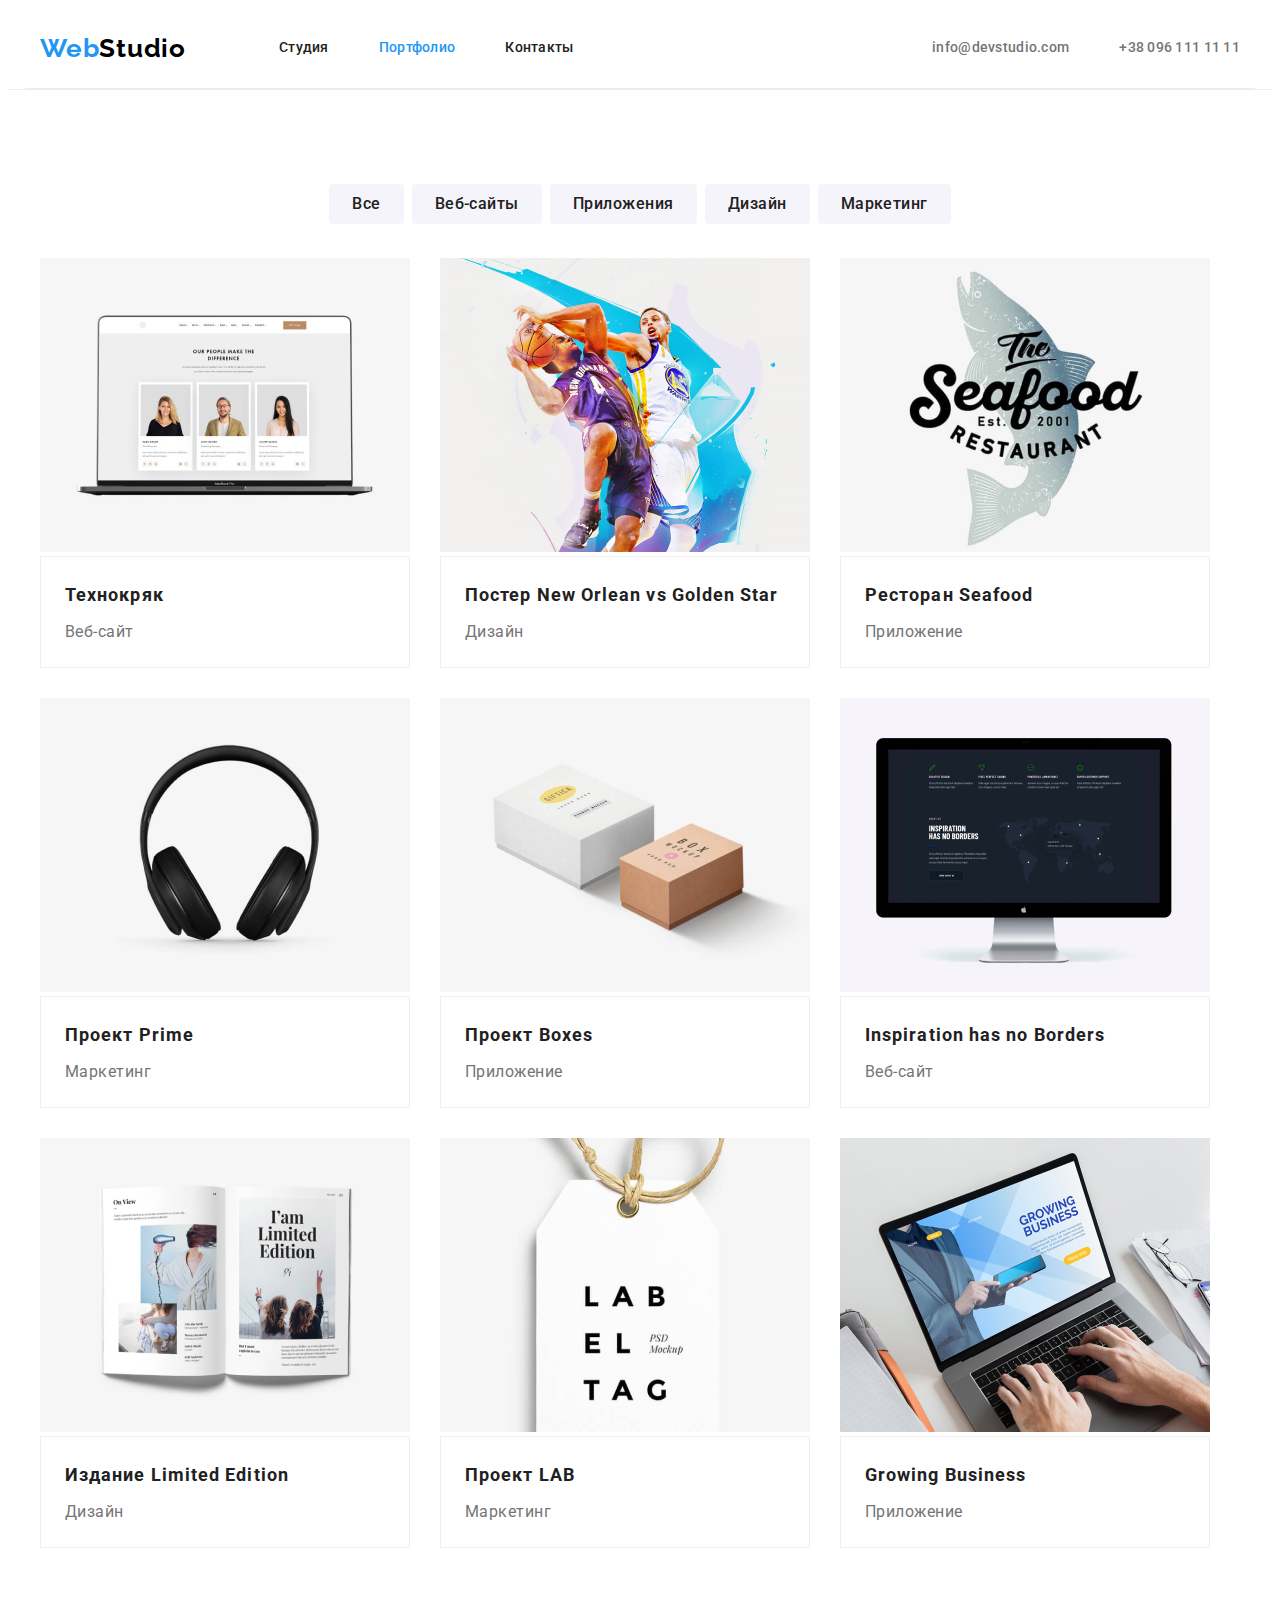
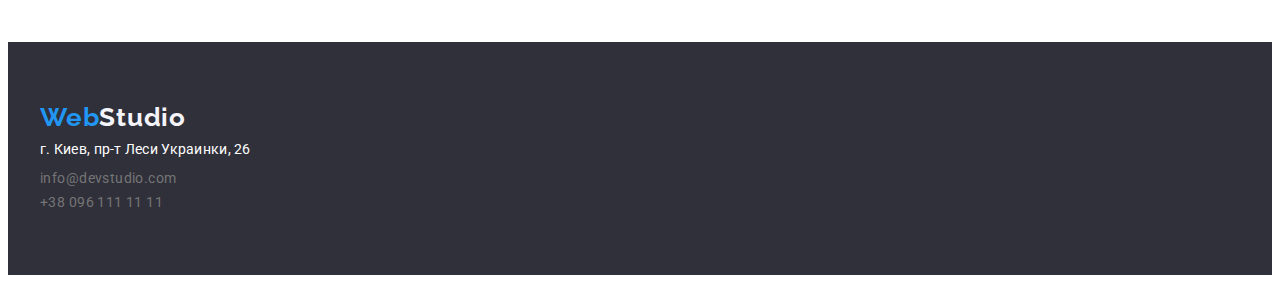
==== portfolio.html @ 56601edc "Firs edition" ====
<!DOCTYPE html>
<html lang="ru">

<head>
    <meta charset="UTF-8">
    <meta http-equiv="X-UA-Compatible" content="IE=edge">
    <meta name="viewport" content="width=device-width, initial-scale=1.0">
    <title>Document</title>
    <link rel="preconnect" href="https://fonts.googleapis.com">
    <link rel="preconnect" href="https://fonts.gstatic.com" crossorigin>
    <link href="https://fonts.googleapis.com/css2?family=Raleway:wght@700&family=Roboto:wght@400;500;700;900&display=swap"
        rel="stylesheet">
        <link rel="stylesheet" href="https://cdnjs.cloudflare.com/ajax/libs/modern-normalize/1.1.0/modern-normalize.min.css"
            integrity="sha512-wpPYUAdjBVSE4KJnH1VR1HeZfpl1ub8YT/NKx4PuQ5NmX2tKuGu6U/JRp5y+Y8XG2tV+wKQpNHVUX03MfMFn9Q=="
            crossorigin="anonymous" referrerpolicy="no-referrer" />
    <link rel="stylesheet" href="./css/style.css">
</head>

<body>
    <header class="header" >
        <div class="conteiner header">
            <nav class="main-nav">
                <a href="./index.html" class="logo"><span class="logo-studio-color">Web</span>Studio</a>
                <ul class="list main-nav-parts">
                    <li><a href="./index.html" class="navigation">Студия</a></li>
                    <li><a href="./portfolio.html" class="navigation current">Портфолио</a></li>
                    <li><a href="" class="navigation">Контакты</a></li>
                </ul>
            </nav>
            <ul class="list main-nav-contact">
                <li class="list"><a href="mailto:info@devstudio.com" class="out-navigation">info@devstudio.com</a></li>
                <li class="list"><a href="tel:+380961111111" class="out-navigation">+38 096 111 11 11</a></li>
            </ul>
        </div>
    </header>
    <main>
        <section class="portfolio-section">
           <div class="conteiner">
                <h1 class="hiden-text">Портфолио</h1>
                <ul class="portfolio-button">
                    <li class="list"><button type="button" class="button-portfolio">Все</button></li>
                    <li class="list"><button type="button" class="button-portfolio">Веб-сайты</button></li>
                    <li class="list"><button type="button" class="button-portfolio">Приложения</button></li>
                    <li class="list"><button type="button" class="button-portfolio">Дизайн</button></li>
                    <li class="list"><button type="button" class="button-portfolio">Маркетинг</button></li>
                </ul>
                <ul class="portfolio-item">
                    <li class="list">
                        <a href="" class="text-decoratio-none">
                            <img src="./images/portfolio/img.jpg" alt="" width="370">
                            <div class="portfolio-item-text">
                                <h2 class="carts-title">Технокряк</h2>
                                <p class="carts-description">Веб-сайт</p>
                            </div>
                        </a>
                    </li>
                    <li class="list">
                        <a href="" class="text-decoratio-none">
                            <img src="./images/portfolio/img-1.jpg" alt="" width="370">
                            <div class="portfolio-item-text">
                                <h2 class="carts-title">Постер New Orlean vs Golden Star</h2>
                                <p class="carts-description">Дизайн</p>
                            </div>
                        </a>
                    </li>
                    <li class="list">
                        <a href="" class="text-decoratio-none">
                            <img src="./images/portfolio/img-2.jpg" alt="" width="370">
                            <div class="portfolio-item-text">
                                <h2 class="carts-title">Ресторан Seafood</h2>
                                <p class="carts-description">Приложение</p>
                            </div>
                        </a>
                    </li>
                    <li class="list">
                        <a href="" class="text-decoratio-none">
                            <img src="./images/portfolio/img-3.jpg" alt="" width="370">
                            <div class="portfolio-item-text">
                                <h2 class="carts-title">Проект Prime</h2>
                                <p class="carts-description">Маркетинг</p>
                            </div>
                            
                        </a>
                    </li>
                    <li class="list">
                        <a href="" class="text-decoratio-none">
                            <img src="./images/portfolio/img-4.jpg" alt="" width="370">
                            <div class="portfolio-item-text">
                                <h2 class="carts-title">Проект Boxes</h2>
                                <p class="carts-description">Приложение</p>
                            </div>
                         
                        </a>
                    </li>
                    <li class="list">
                        <a href="" class="text-decoratio-none">
                            <img src="./images/portfolio/img-5.jpg" alt="" width="370">
                            <div class="portfolio-item-text">
                                    <h2 class="carts-title">Inspiration has no Borders</h2>
                                    <p class="carts-description">Веб-сайт</p>
                            </div>
                       
                        </a>
                    </li>
                    <li class="list">
                        <a href="" class="text-decoratio-none">
                            <img src="./images/portfolio/img-6.jpg" alt="" width="370">
                            <div class="portfolio-item-text">
                                <h2 class="carts-title">Издание Limited Edition</h2>
                                <p class="carts-description">Дизайн</p>
                            </div>
                            
                        </a>
                    </li>
                    <li class="list">
                        <a href="" class="text-decoratio-none">
                            <img src="./images/portfolio/img-7.jpg" alt="" width="370">
                            <div class="portfolio-item-text">
                                <h2 class="carts-title">Проект LAB</h2>
                                <p class="carts-description">Маркетинг</p>
                            </div>
                          
                        </a>
                    </li>
                    <li class="list">
                        <a href="" class="text-decoratio-none">
                            <img src="./images/portfolio/img-8.jpg" alt="" width="370">
                            <div class="portfolio-item-text">
                                <h2 class="carts-title">Growing Business</h2>
                                <p class="carts-description">Приложение</p>
                            </div>
                           
                        </a>
                    </li>
                </ul>
           </div>
        </section>
    </main>
<footer class="footer">
    <div class="conteiner">
        <a href="./index.html" class="logo-footer"><span class="logo-studio-color">Web</span>Studio</a>
        <address class="adress-footer">
            <ul>
                <li class="list">
                    <p>г. Киев, пр-т Леси Украинки, 26</p>
                </li>
                <li class="list"><a href="mailto:info@devstudio.com" class="footer-navigation">info@devstudio.com</a>
                </li>
                <li class="list"><a href="tel:+380961111111" class="footer-navigation">+38 096 111 11 11</a></li>
            </ul>
        </address>
    </div>
</footer>
</body>

</html>
---- css/style.css ----
:root{
    --nav-black: #212121;
    --accent: #2196F3;
    --footer-bcg: #2F303A;
    --page-color:#ffffff;
    --main-text-color:#212121;
    --paragraf-color: #ffffff;
    --adress-color: #757575;
    --down-section:#F5F4FA;
    --just-blck:#000000;
    --border-portgolio:#eee;
    --border-header:#ECECEC;
    }
h1,
h2,
h3,
h4,
h5,
h6,
p,
ul
{
   margin: 0px;
   padding: 0px;
}

body{
    font-family: 'Roboto', sans-serif;
    color: var(--main-text-color);
    background-color: var(--page-color);
    font-size: 14px;
    line-height: 1.14;
    letter-spacing: 0.02em;
}
.list {
    list-style-type: none;
    padding-left: 0px;
}

.conteiner{
    margin-left: auto;
    margin-right: auto;
    width: 1200px;
    padding: 0 15px 0 15px;
   /* outline: 2px solid tomato;*/
}
.header{
    display: flex;
    align-items: center;
    border-bottom: 1px solid var(--border-header);
}
.main-nav{
    display: flex;
    align-items: center;
}
.main-nav-parts {
    margin-left: 93px;
    display: flex;
}
.main-nav-contact {
    display: flex;
    margin-left:auto;
}
.logo{
    display: inline;
    font-family: 'Raleway', sans-serif;
    font-weight: 700;
    font-size: 26px;
    line-height: 1.19;
    letter-spacing: 0.03em;
    color: var(--just-blck);
    text-decoration: none;

}
.logo-studio-color{
    color: var(--accent);
}
.navigation{
    color: var(--nav-black);
    font-weight: 500;
    display: block;
    text-decoration: none;
    padding-bottom: 32px;
    padding-top: 32px;

}
.main-nav-parts li,
.main-nav-contact li{
    margin-right: 50px;
}
.main-nav-parts li:last-child,
.main-nav-contact li:last-child{
    margin-right: 0;
}
.navigation:hover,
.navigation:focus,
.out-navigation:hover,
.out-navigation:focus,
.footer-navigation:hover,
.footer-navigation:focus
{
    color: var(--accent);
}
.current{
    color: var(--accent);
}
.current:hover,
.current:focus{
    color: var(--nav-black);
}
.out-navigation{
    color: var(--adress-color);
    font-weight: 500;
    text-decoration: none;
    display: block;
    padding-bottom: 32px;
    padding-top: 32px;
    
}

/* -----Hero-----*/
.hero{
    background-color: var(--footer-bcg);
    text-align: center;
    
}
.hero-text{
    color: var(--paragraf-color);
    font-weight: 900;
    font-size: 44px;
    line-height: 1.36;
    
    letter-spacing: 0.06em;
    margin-bottom: 26px;
}
.button{
    color: var(--paragraf-color);
    background-color: var(--accent);
    font-family: 'Roboto', sans-serif;
    font-weight: 700;
    font-size: 16px;
    line-height: 1.88;
   
    letter-spacing: 0.06em;
    padding: 10px 32px;
    border: 1px solid transparent;
    border-radius: 4px;
    min-width: 200px;

}
.button:hover,
.button:focus{
    background-color: var(--paragraf-color);
    color: var(--accent);
}

/*---------down-section*----------------*/

.hiden-text{
    visibility: hidden;
    font-size: 0;
}
.feature-list{
    display: flex;
}
.feature-list .list{
    margin-right: 30px;
    margin-top: 98px;
    margin-bottom: 94px;
}
.section-title{
    font-weight: 700;
    font-size: 14px;
    line-height: 1.14;
    letter-spacing: 0.03em;
    margin-bottom: 10px;
}
.section-paragraf{
    font-weight: 400;
    font-size: 14px;
    line-height: 1.71;
    letter-spacing: 0.03em;
    color: var(--adress-color);
}
/*-------project-section------*/
.section-project{
    margin-bottom: 94px;
}
.section-projects-title {
    font-weight: 700;
    font-size: 36px;
    line-height: 1.16;
    text-align: center;
    letter-spacing: 0.03em;
    margin-bottom: 50px;
    padding-top: 0;
    padding-bottom: 0;

}
.section-project-photo {
    display: flex;
}

.section-project-photo .list {
    padding-right: 30px;
}

.section-project-photo .list:last-child {
    padding-right: 0;
}
/*-------teem-part-------*/
.teem{
    display: flex;
    width: 270px;
    
}
.teem-part .conteiner{
    padding-bottom: 94px;
}
.teem .list{
    margin-right: 30px;
    
    border-radius: 0px 0px 4px 4px;
    background-color: var(--paragraf-color);
}
.teem .list:last-child {
    margin-right: 0;
}
.teem-part {
    background-color: var(--down-section);
}
.teem-part .section-projects-titl{
    margin-top: 94px;
    margin-bottom: 50px;
}
.teem img{
    margin-bottom: 30px;
}

.teem-name{
    font-weight: 500;
    font-size: 16px;
    line-height: 1.18;
    text-align: center;
    letter-spacing: 0.03em;
    margin-bottom: 10px;
}
.teem-profession{
    font-weight: 400;
    font-size: 16px;
    padding-bottom: 30px;
    line-height: 1.18;
    text-align: center;
    letter-spacing: 0.03em;
    color: var(--adress-color); 
}
/* -----Footer-----*/
.footer{
    color: var(--paragraf-color);
    background-color: var(--footer-bcg);
    padding-top: 60px;
    padding-bottom: 60px;
}
.logo-footer{
    font-family: 'Raleway', sans-serif;
    font-weight: 700;
    font-size: 26px;
    
    line-height: 1.19;
    letter-spacing: 0.03em;
    text-decoration: none;
    color: var(--down-section);
   
}
.footer-navigation{
    color: var(--adress-color);
    font-weight: 400;
    text-decoration: none;
    font-size: 14px;
    line-height: 1.71;
    letter-spacing: 0.03em;
}
.adress-footer{
    font-style: normal;
}
.adress-footer p{
    padding-top: 9px;
    padding-bottom: 9px;
}

/* -----Portfolio-----*/
.portfolio-section {
    color: var(--page-color);
}

.button-portfolio{
    font-family: inherit;
    font-style: normal;
    font-weight: 500;
    font-size: 16px;
    line-height: 1.62;
    text-align: center;
    letter-spacing: 0.03em;
    background-color: var(--down-section);
    color: var(--main-text-color);
        
    padding: 6px 22px;
    border: 1px solid transparent;
    border-radius: 4px;
    
}
.button-portfolio:hover,
.button-portfolio:focus
{
    font-family: inherit;
    font-style: normal;
    font-weight: 500;
    font-size: 16px;
    line-height: 1.62;
    text-align: center;
    letter-spacing: 0.03em;
    color: var(--paragraf-color);
    background-color: var(--accent);
}
.portfolio-button{
    display: flex;
    margin-top: 94px;
    margin-bottom: 34px;
    justify-content: center;
} 
.portfolio-button li{
    margin-right: 8px;
    
}
.portfolio-button li:last-child {
    margin-right: 0;
}
.portfolio-item{
    display: flex;
    flex-wrap: wrap;
    margin-bottom: 94px;
    
}

.portfolio-item li{
    width: 370px;
  
    margin-right: 30px;
    margin-bottom: 30px;
}
.portfolio-item-text{
    border: 1px solid var(--border-portgolio);
    padding: 20px 24px;
}
.portfolio-item-text .carts-title{
    margin-bottom: 4px;
}

.portfolio-item li:nth-child(3n+3){
    margin-right: 0;
}
.portfolio-item li:nth-last-child(-n+3) {
    margin-bottom: 0;
}

.carts-title{
    font-weight: 700;
    font-size: 18px;
    line-height: 2;
    letter-spacing: 0.06em;
    color: var(--main-text-color);
    
}
.text-decoratio-none{
     text-decoration: none;
}

.carts-description{
    font-size: 16px;
    line-height: 1.88;
    letter-spacing: 0.03em;
    color: var(--adress-color);
    
}
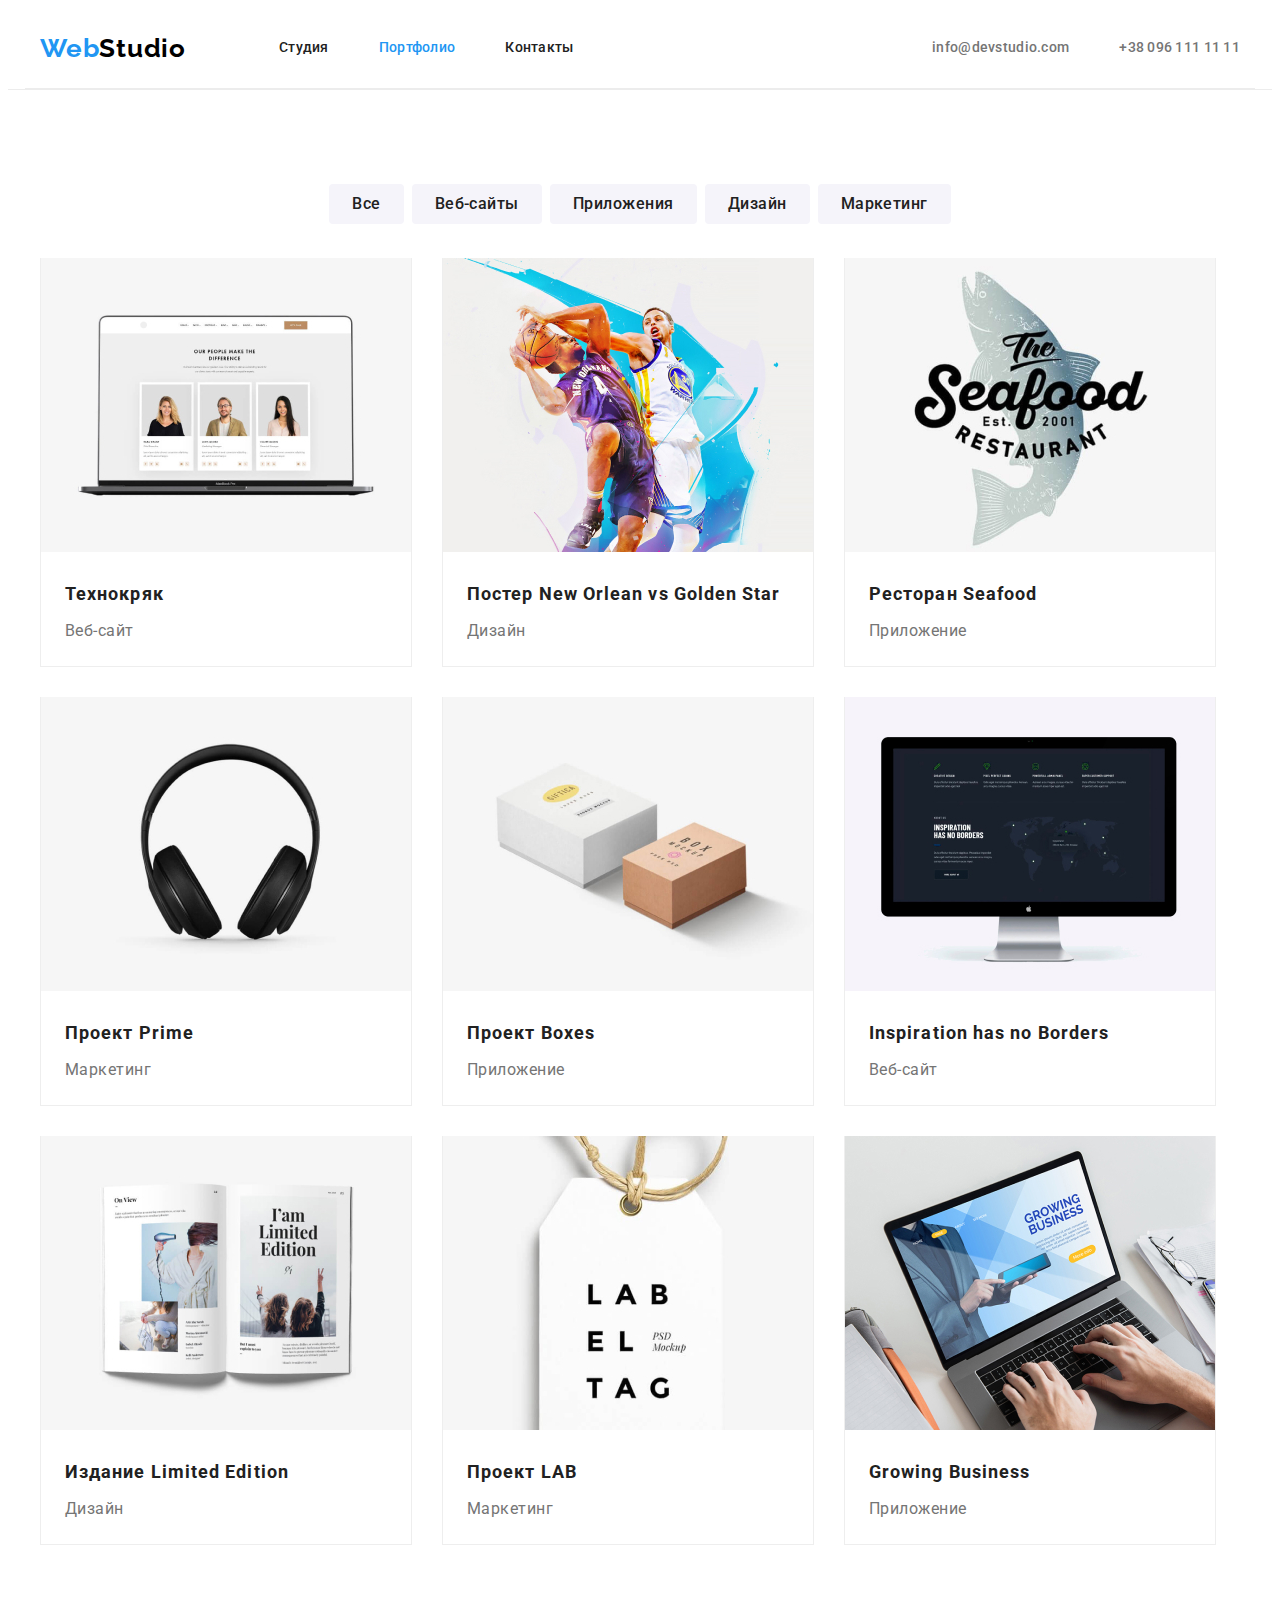
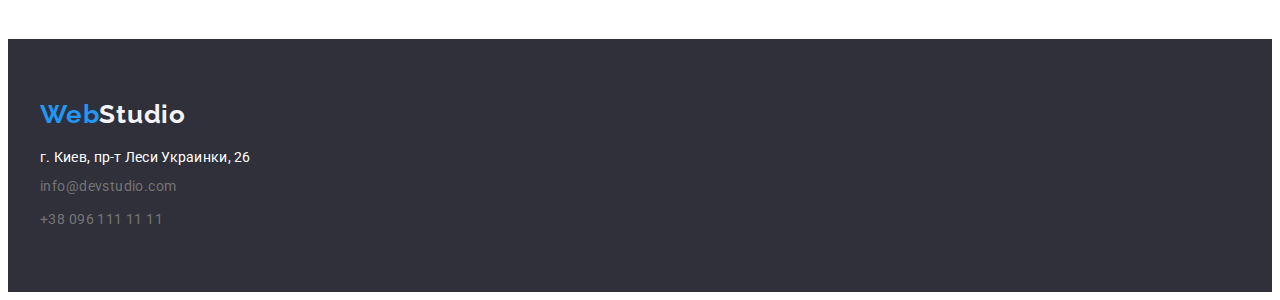
==== commit b67e7bf7: "after mentors" ====
--- a/portfolio.html
+++ b/portfolio.html
@@ -47,7 +47,7 @@
                 <ul class="portfolio-item">
                     <li class="list">
                         <a href="" class="text-decoratio-none">
-                            <img src="./images/portfolio/img.jpg" alt="" width="370">
+                            <img src="./images/portfolio/img.jpg"alt="" width="370">
                             <div class="portfolio-item-text">
                                 <h2 class="carts-title">Технокряк</h2>
                                 <p class="carts-description">Веб-сайт</p>
--- a/css/style.css
+++ b/css/style.css
@@ -120,6 +120,8 @@
 
 /* -----Hero-----*/
 .hero{
+    padding-top: 204px;
+    padding-bottom: 276px;
     background-color: var(--footer-bcg);
     text-align: center;
     
@@ -140,7 +142,7 @@
     font-weight: 700;
     font-size: 16px;
     line-height: 1.88;
-   
+    cursor: pointer;
     letter-spacing: 0.06em;
     padding: 10px 32px;
     border: 1px solid transparent;
@@ -155,7 +157,10 @@
 }
 
 /*---------down-section*----------------*/
-
+.down-section{
+    padding-top: 101px;
+    padding-bottom: 101px;
+}
 .hiden-text{
     visibility: hidden;
     font-size: 0;
@@ -164,9 +169,12 @@
     display: flex;
 }
 .feature-list .list{
+    width: 270px;
     margin-right: 30px;
-    margin-top: 98px;
-    margin-bottom: 94px;
+
+}
+.feature-list .list:last-child{
+    margin-right: 0px;
 }
 .section-title{
     font-weight: 700;
@@ -184,7 +192,7 @@
 }
 /*-------project-section------*/
 .section-project{
-    margin-bottom: 94px;
+    padding-bottom: 94px;
 }
 .section-projects-title {
     font-weight: 700;
@@ -202,41 +210,58 @@
 }
 
 .section-project-photo .list {
-    padding-right: 30px;
+    margin-right: 30px;
 }
 
 .section-project-photo .list:last-child {
-    padding-right: 0;
+    margin-right: 0;
+}
+.section-project-photo img{
+    width: 100%;
+    height: auto;
+    display: block;
 }
 /*-------teem-part-------*/
+.teem-part {
+    background-color: var(--down-section);
+    padding-bottom: 94px;
+    padding-top: 94px;
+}
 .teem{
     display: flex;
-    width: 270px;
-    
-}
-.teem-part .conteiner{
-    padding-bottom: 94px;
-}
+   
+}
+.teem-part-title{
+    font-weight: 700;
+    font-size: 36px;
+    line-height: 1.16;
+    text-align: center;
+    letter-spacing: 0.03em;
+    margin-bottom: 50px;
+    
+}
+
 .teem .list{
     margin-right: 30px;
     
+    box-shadow: 0px 1px 3px rgba(0, 0, 0, 0.12),
+    0px 1px 1px rgba(0, 0, 0, 0.14),
+    0px 2px 1px rgba(0, 0, 0, 0.2);
     border-radius: 0px 0px 4px 4px;
     background-color: var(--paragraf-color);
 }
 .teem .list:last-child {
     margin-right: 0;
 }
-.teem-part {
-    background-color: var(--down-section);
-}
-.teem-part .section-projects-titl{
-    margin-top: 94px;
-    margin-bottom: 50px;
-}
 .teem img{
-    margin-bottom: 30px;
-}
-
+    width: 100%;
+    height: auto;
+    display: block;
+}
+.teem-part-text{
+    padding-top: 30px;
+    padding-bottom: 30px;
+}
 .teem-name{
     font-weight: 500;
     font-size: 16px;
@@ -248,7 +273,7 @@
 .teem-profession{
     font-weight: 400;
     font-size: 16px;
-    padding-bottom: 30px;
+    
     line-height: 1.18;
     text-align: center;
     letter-spacing: 0.03em;
@@ -262,6 +287,7 @@
     padding-bottom: 60px;
 }
 .logo-footer{
+    display: block;
     font-family: 'Raleway', sans-serif;
     font-weight: 700;
     font-size: 26px;
@@ -270,6 +296,7 @@
     letter-spacing: 0.03em;
     text-decoration: none;
     color: var(--down-section);
+    margin-bottom: 20px;
    
 }
 .footer-navigation{
@@ -283,14 +310,22 @@
 .adress-footer{
     font-style: normal;
 }
-.adress-footer p{
-    padding-top: 9px;
-    padding-bottom: 9px;
+
+.adress-footer .list{
+ 
+    margin-bottom: 9px;
+}
+
+.adress-footer .list:last-child {
+
+    margin-bottom: 0px;
 }
 
 /* -----Portfolio-----*/
 .portfolio-section {
     color: var(--page-color);
+    padding-top: 94px;
+    padding-bottom: 94px;
 }
 
 .button-portfolio{
@@ -303,7 +338,7 @@
     letter-spacing: 0.03em;
     background-color: var(--down-section);
     color: var(--main-text-color);
-        
+    cursor: pointer;
     padding: 6px 22px;
     border: 1px solid transparent;
     border-radius: 4px;
@@ -324,7 +359,7 @@
 }
 .portfolio-button{
     display: flex;
-    margin-top: 94px;
+ 
     margin-bottom: 34px;
     justify-content: center;
 } 
@@ -338,22 +373,27 @@
 .portfolio-item{
     display: flex;
     flex-wrap: wrap;
-    margin-bottom: 94px;
-    
+  
 }
 
 .portfolio-item li{
     width: 370px;
-  
     margin-right: 30px;
     margin-bottom: 30px;
-}
+    border-bottom: 1px solid var(--border-portgolio);
+    border-left: 1px solid var(--border-portgolio);
+    border-right: 1px solid var(--border-portgolio);
+}
+
+
 .portfolio-item-text{
-    border: 1px solid var(--border-portgolio);
+   
     padding: 20px 24px;
+  
 }
 .portfolio-item-text .carts-title{
     margin-bottom: 4px;
+ 
 }
 
 .portfolio-item li:nth-child(3n+3){
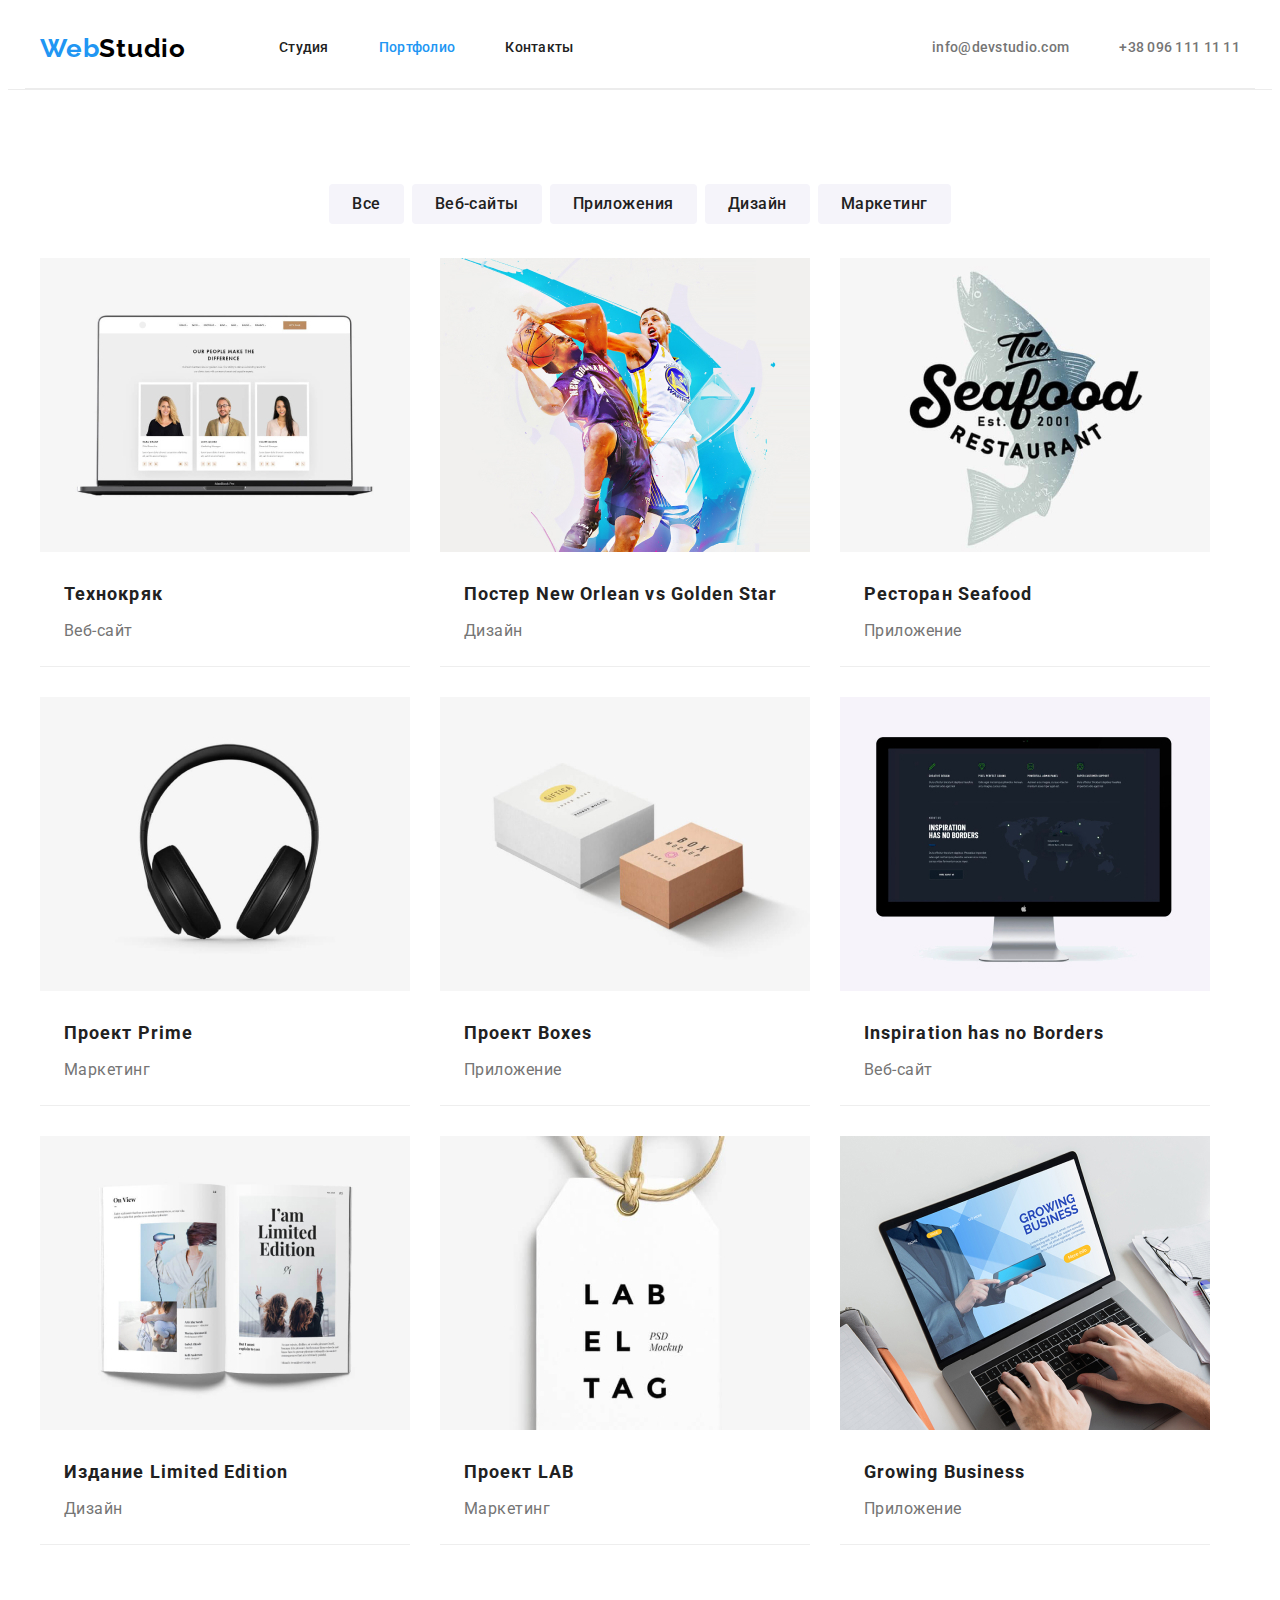
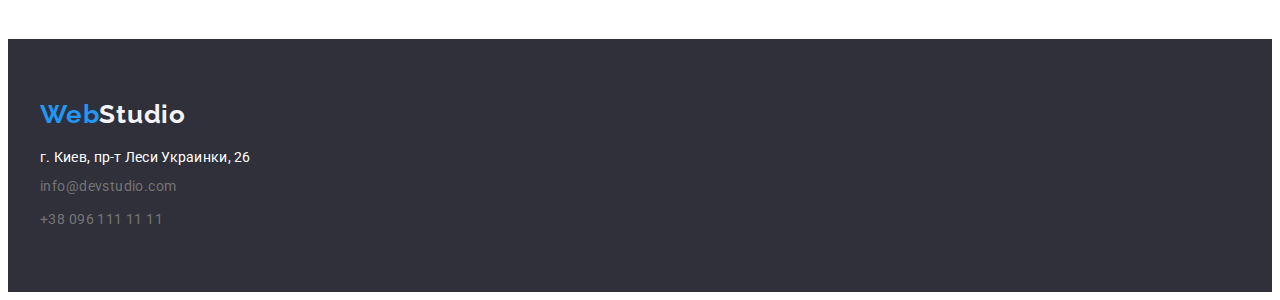
==== commit d8aa072a: "changed" ====
--- a/portfolio.html
+++ b/portfolio.html
@@ -5,7 +5,7 @@
     <meta charset="UTF-8">
     <meta http-equiv="X-UA-Compatible" content="IE=edge">
     <meta name="viewport" content="width=device-width, initial-scale=1.0">
-    <title>Document</title>
+    <title>WebStudio</title>
     <link rel="preconnect" href="https://fonts.googleapis.com">
     <link rel="preconnect" href="https://fonts.gstatic.com" crossorigin>
     <link href="https://fonts.googleapis.com/css2?family=Raleway:wght@700&family=Roboto:wght@400;500;700;900&display=swap"
--- a/css/style.css
+++ b/css/style.css
@@ -120,22 +120,28 @@
 
 /* -----Hero-----*/
 .hero{
-    padding-top: 204px;
-    padding-bottom: 276px;
+    
+    padding-top: 200px;
+    padding-bottom: 200px;
     background-color: var(--footer-bcg);
     text-align: center;
     
 }
 .hero-text{
+
+    width: 696px;
     color: var(--paragraf-color);
     font-weight: 900;
     font-size: 44px;
     line-height: 1.36;
-    
+    text-transform: uppercase;
     letter-spacing: 0.06em;
-    margin-bottom: 26px;
+    margin-left: auto;
+    margin-right: auto;
+    margin-bottom: 30px;
 }
 .button{
+
     color: var(--paragraf-color);
     background-color: var(--accent);
     font-family: 'Roboto', sans-serif;
@@ -320,6 +326,11 @@
 
     margin-bottom: 0px;
 }
+.adress-footer img{
+    width: 100%;
+    height: auto;
+    display: block;
+}
 
 /* -----Portfolio-----*/
 .portfolio-section {
@@ -381,8 +392,7 @@
     margin-right: 30px;
     margin-bottom: 30px;
     border-bottom: 1px solid var(--border-portgolio);
-    border-left: 1px solid var(--border-portgolio);
-    border-right: 1px solid var(--border-portgolio);
+    
 }
 
 
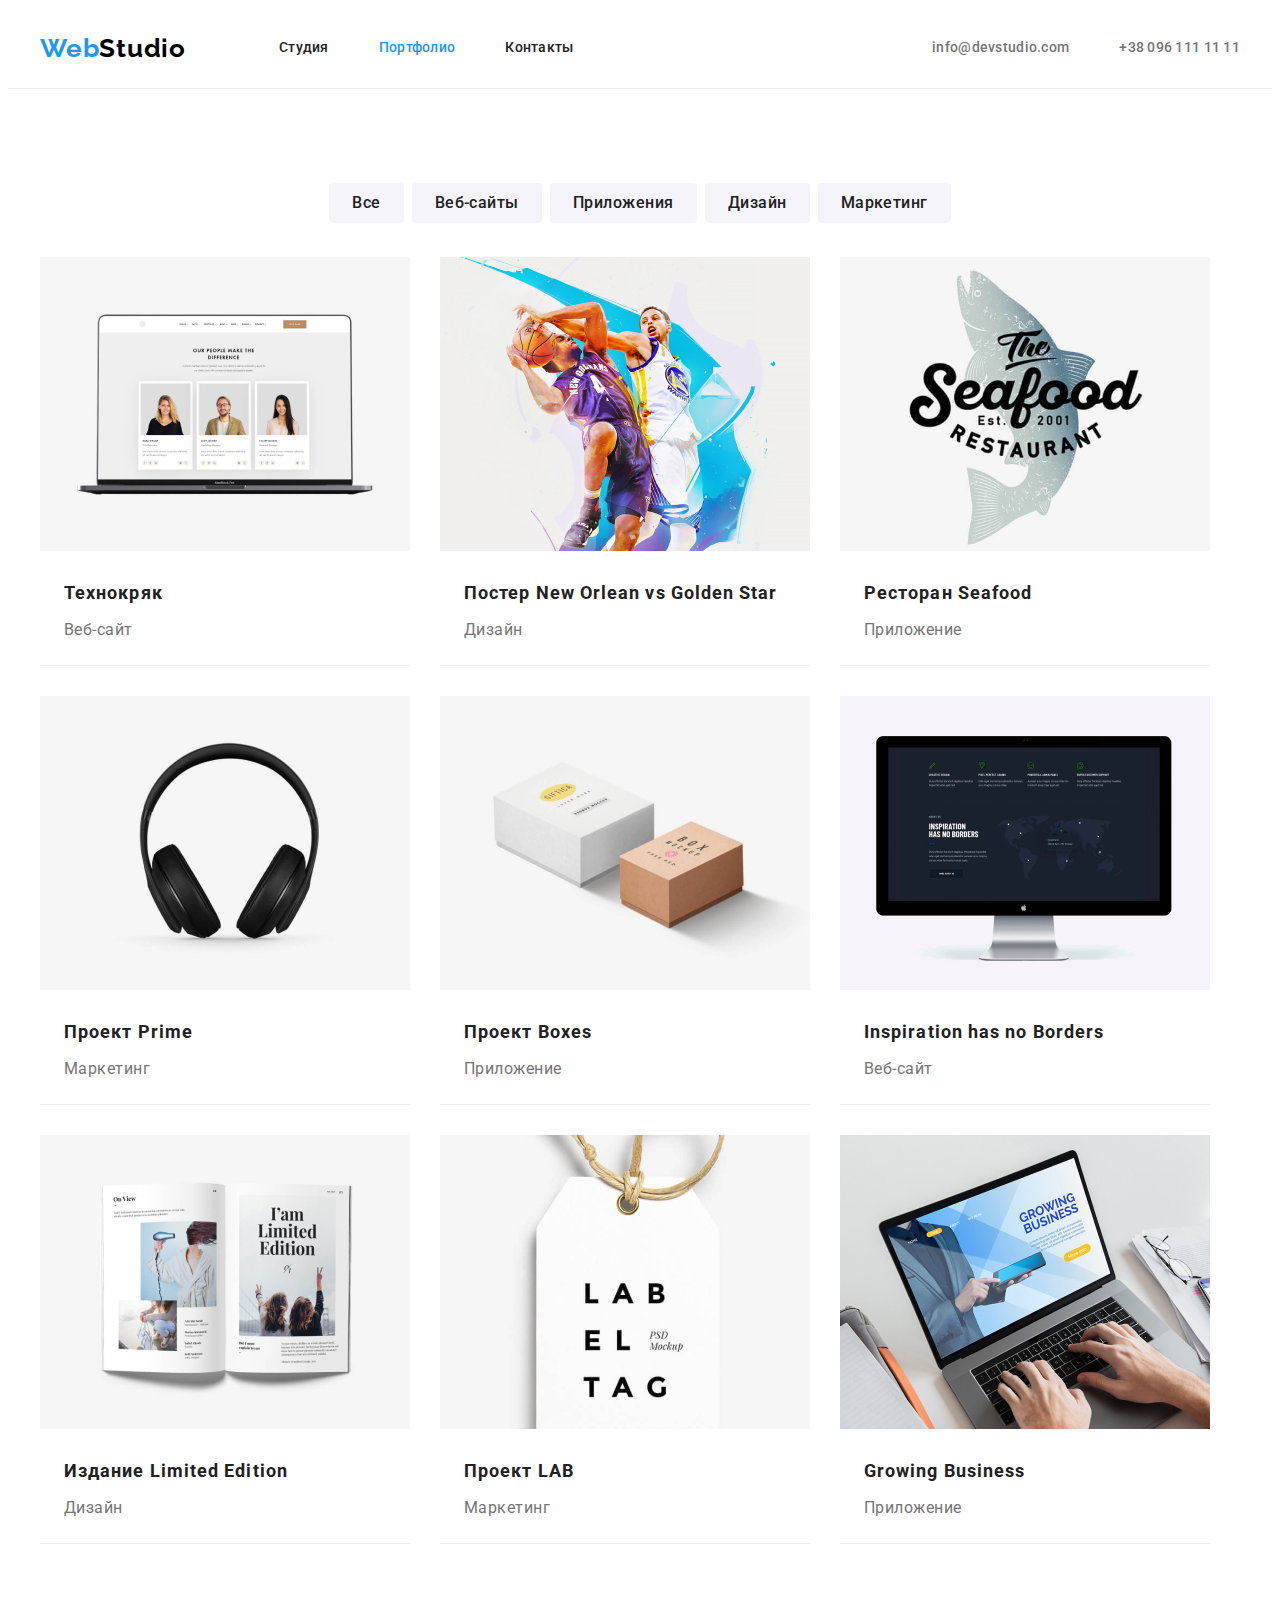
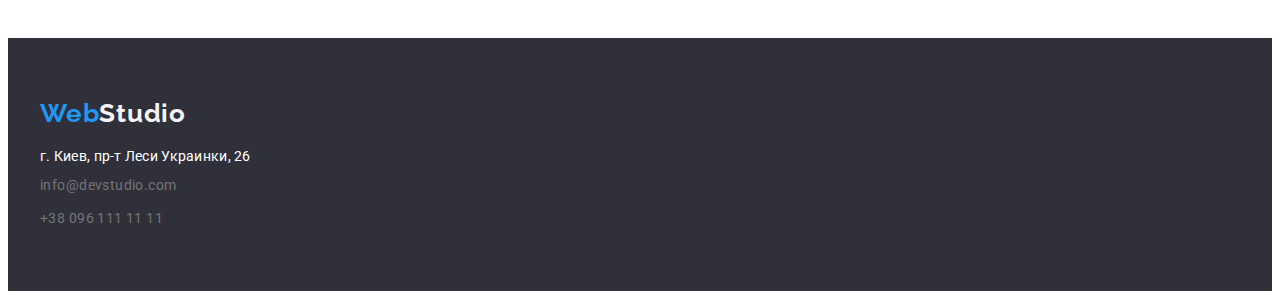
==== commit ae195f7b: "*" ====
--- a/portfolio.html
+++ b/portfolio.html
@@ -1,6 +1,5 @@
 <!DOCTYPE html>
 <html lang="ru">
-
 <head>
     <meta charset="UTF-8">
     <meta http-equiv="X-UA-Compatible" content="IE=edge">
@@ -15,10 +14,9 @@
             crossorigin="anonymous" referrerpolicy="no-referrer" />
     <link rel="stylesheet" href="./css/style.css">
 </head>
-
 <body>
     <header class="header" >
-        <div class="conteiner header">
+        <div class="conteiner head">
             <nav class="main-nav">
                 <a href="./index.html" class="logo"><span class="logo-studio-color">Web</span>Studio</a>
                 <ul class="list main-nav-parts">
--- a/css/style.css
+++ b/css/style.css
@@ -44,6 +44,11 @@
     padding: 0 15px 0 15px;
    /* outline: 2px solid tomato;*/
 }
+.head {
+    display: flex;
+    align-items: center;
+  
+}
 .header{
     display: flex;
     align-items: center;
@@ -115,7 +120,7 @@
     display: block;
     padding-bottom: 32px;
     padding-top: 32px;
-    
+   
 }
 
 /* -----Hero-----*/
@@ -130,16 +135,17 @@
 .hero-text{
 
     width: 696px;
+    margin-left: auto;
+    margin-right: auto;
+    margin-bottom: 30px;
+
     color: var(--paragraf-color);
     font-weight: 900;
     font-size: 44px;
     line-height: 1.36;
     text-transform: uppercase;
     letter-spacing: 0.06em;
-    margin-left: auto;
-    margin-right: auto;
-    margin-bottom: 30px;
-}
+    }
 .button{
 
     color: var(--paragraf-color);
